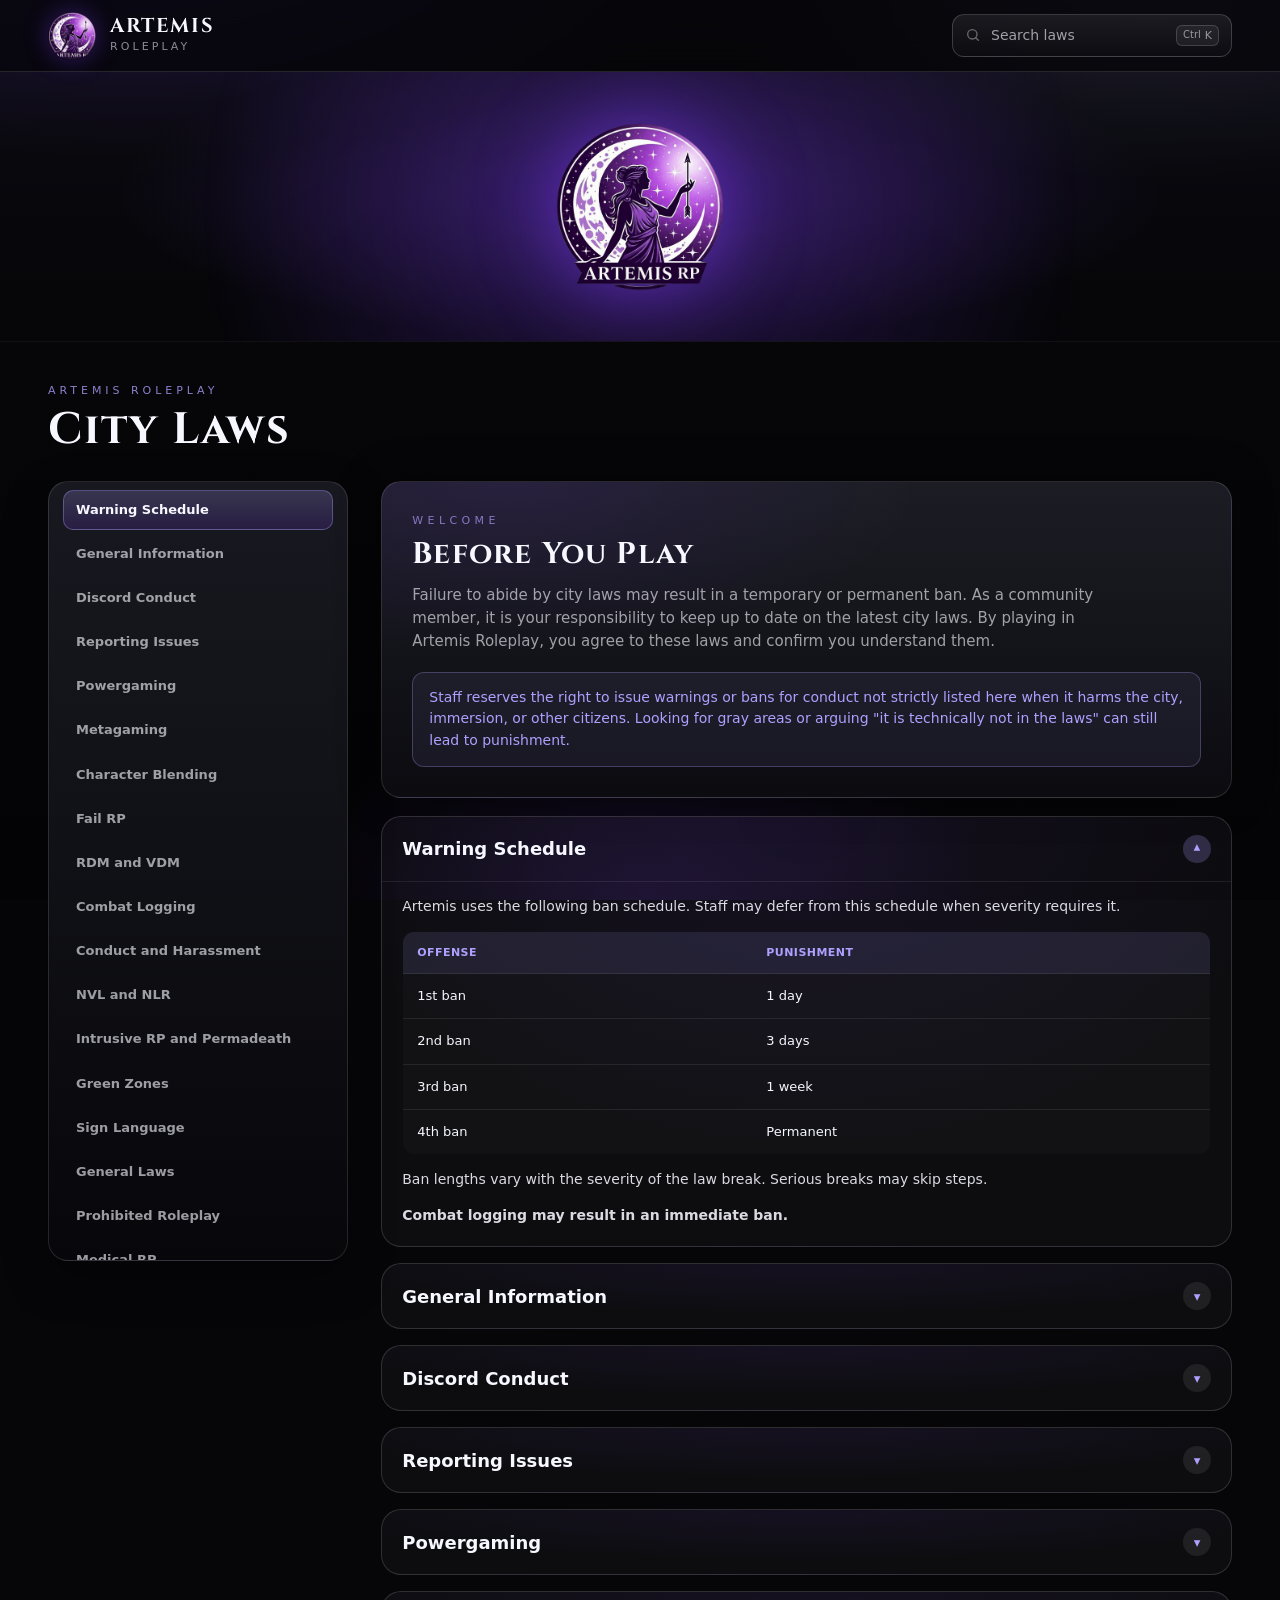
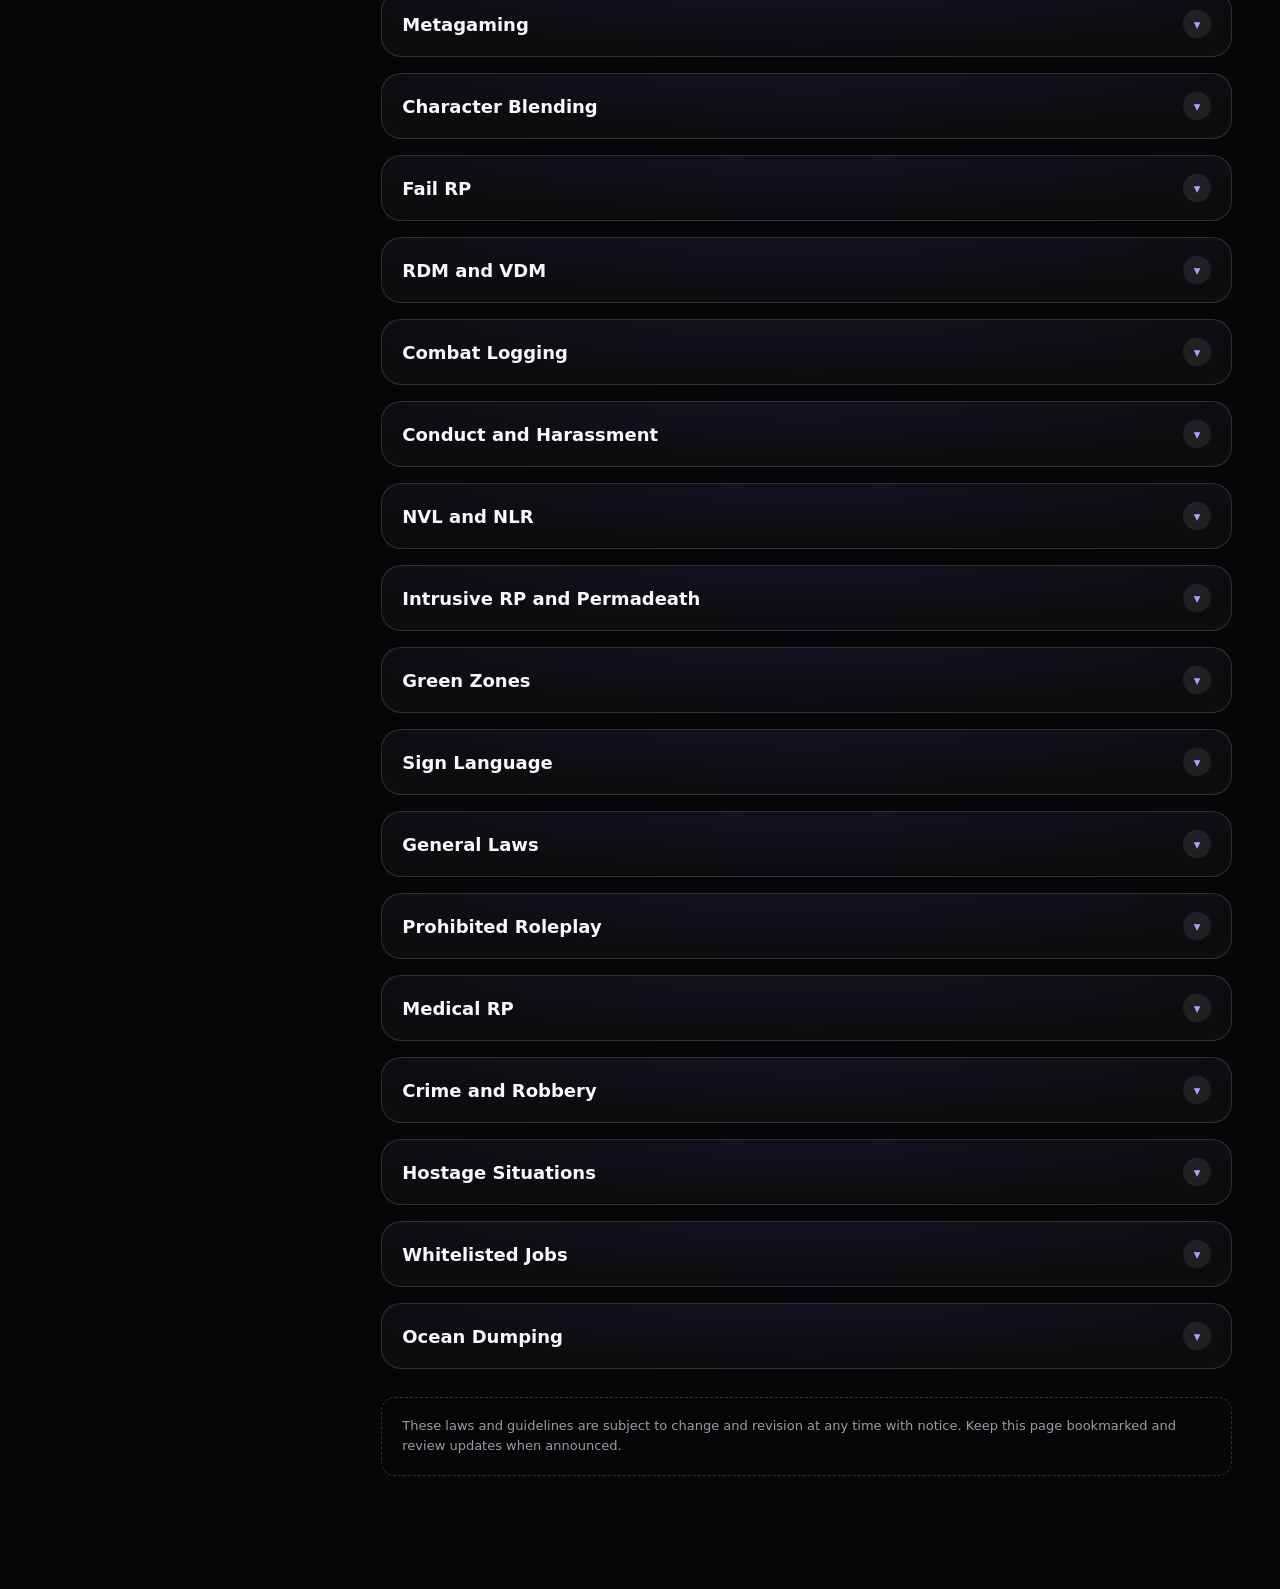
==== index.html @ 53df6f8f "initial commit" ====
<!DOCTYPE html>
<html lang="en">
<head>
    <meta charset="utf-8">
    <meta name="viewport" content="width=device-width, initial-scale=1">
    <title>Artemis Roleplay | City Laws</title>
    <meta name="description" content="Official city laws and roleplay guidelines for Artemis Roleplay.">
    <link rel="icon" type="image/png" href="logo.png">
    <link rel="preconnect" href="https://fonts.googleapis.com">
    <link rel="preconnect" href="https://fonts.gstatic.com" crossorigin>
    <link href="https://fonts.googleapis.com/css2?family=Cinzel:wght@600;700&display=swap" rel="stylesheet">
    <link rel="stylesheet" href="styles.css">
</head>
<body>
    <header class="siteHeader">
        <div class="headerInner">
            <a class="brand" href="#top">
                <img class="brandLogo" src="logo.png" alt="Artemis Roleplay" width="48" height="48">
                <span class="brandText">
                    <span class="brandName">Artemis</span>
                    <span class="brandTag">Roleplay</span>
                </span>
            </a>
            <div class="headerActions">
                <button class="searchTrigger" id="searchTrigger" type="button" aria-label="Search laws" aria-haspopup="dialog" aria-keyshortcuts="Control+K Meta+K">
                    <svg class="searchIcon" viewBox="0 0 24 24" fill="none" aria-hidden="true">
                        <circle cx="11" cy="11" r="7" stroke="currentColor" stroke-width="2"></circle>
                        <path d="M20 20l-3.5-3.5" stroke="currentColor" stroke-width="2" stroke-linecap="round"></path>
                    </svg>
                    <span class="searchTriggerText">Search laws</span>
                    <kbd class="searchKbd" aria-hidden="true"><span class="searchKbdMod">Ctrl</span>K</kbd>
                </button>
                <button class="menuToggle" id="menuToggle" type="button" aria-label="Open sections">☰</button>
            </div>
        </div>
    </header>

    <div class="navScrim" id="navScrim" hidden></div>

    <div class="page" id="top">
        <div class="pageBanner" aria-hidden="true">
            <div class="bannerGlow"></div>
            <img class="bannerLogo" src="logo.png" alt="" width="180" height="180">
        </div>

        <div class="pageShell">
            <div class="pageHeading">
                <p class="pageEyebrow">Artemis Roleplay</p>
                <h1 class="pageTitle">City Laws</h1>
            </div>

            <div class="layout">
                <nav class="sideNav" id="sideNav" aria-label="Law sections">
                    <div class="navCard">
                        <p class="navLabel">Sections <span class="navCount" id="navCount"></span></p>
                        <ul class="navList" id="navList"></ul>
                    </div>
                </nav>

                <main class="content">
                    <section class="hero">
                        <p class="heroEyebrow">Welcome</p>
                        <h2 class="heroTitle">Before You Play</h2>
                        <p class="heroLead">
                            Failure to abide by city laws may result in a temporary or permanent ban.
                            As a community member, it is your responsibility to keep up to date on the latest city laws.
                            By playing in Artemis Roleplay, you agree to these laws and confirm you understand them.
                        </p>
                        <div class="notice">
                            Staff reserves the right to issue warnings or bans for conduct not strictly listed here when it harms the city, immersion, or other citizens. Looking for gray areas or arguing "it is technically not in the laws" can still lead to punishment.
                        </div>
                    </section>

                    <article class="ruleSection open" id="warningSchedule" data-title="Warning Schedule">
                <button class="ruleHeader" type="button">
                    <h2 class="ruleTitle">Warning Schedule</h2>
                    <span class="ruleChevron" aria-hidden="true">▾</span>
                </button>
                <div class="ruleBody">
                    <p>Artemis uses the following ban schedule. Staff may defer from this schedule when severity requires it.</p>
                    <table class="schedule">
                        <thead>
                            <tr>
                                <th>Offense</th>
                                <th>Punishment</th>
                            </tr>
                        </thead>
                        <tbody>
                            <tr><td>1st ban</td><td>1 day</td></tr>
                            <tr><td>2nd ban</td><td>3 days</td></tr>
                            <tr><td>3rd ban</td><td>1 week</td></tr>
                            <tr><td>4th ban</td><td>Permanent</td></tr>
                        </tbody>
                    </table>
                    <p>Ban lengths vary with the severity of the law break. Serious breaks may skip steps.</p>
                    <p class="warn">Combat logging may result in an immediate ban.</p>
                </div>
            </article>

            <article class="ruleSection" id="generalInfo" data-title="General Information">
                <button class="ruleHeader" type="button">
                    <h2 class="ruleTitle">General Information</h2>
                    <span class="ruleChevron" aria-hidden="true">▾</span>
                </button>
                <div class="ruleBody">
                    <ul>
                        <li>All members must be 18+.</li>
                        <li>English is the primary language of the city.</li>
                        <li>Respect staff at all times. They are trusted members of the community who uphold and enforce city laws.</li>
                        <li>Respect is also expected toward everyone in the city and in Discord at all times.</li>
                        <li>A quality mic is required. Voice changers are allowed as long as you remain audible.</li>
                        <li>Keep OOC drama outside of the city, including quarrels from another city. If you have an issue with a community member, open a ticket.</li>
                        <li>Homophobia, transphobia, racism, ableism, and sexism are not allowed in our community or city.</li>
                        <li>Do not DM another Discord member without their prior consent.</li>
                        <li>Do not DM admin or staff without permission.</li>
                        <li>Do not rush ticket submissions hoping for a quicker response. Doing so may cause further delays.</li>
                        <li>Discord voice chat is only for business raffles and similar showcases. No citizen should be in any voice channel while in the city, including Artemis voice channels or outside Discords.</li>
                        <li>Crosshairs, mechanical arms, and wide eyes are not allowed in city.</li>
                        <li>Do not shoot local doctors. Doing so can break the citizen using them.</li>
                        <li>You may not ask for a specific staff member in your ticket. If you have an issue with a staff member, say so in your opening message so that person does not handle the ticket.</li>
                    </ul>
                </div>
            </article>

            <article class="ruleSection" id="discordConduct" data-title="Discord Conduct">
                <button class="ruleHeader" type="button">
                    <h2 class="ruleTitle">Discord Conduct</h2>
                    <span class="ruleChevron" aria-hidden="true">▾</span>
                </button>
                <div class="ruleBody">
                    <ul>
                        <li>By joining and participating in the Artemis Discord, you agree to Discord Terms of Service and Community Guidelines.</li>
                        <li>Racism, hate speech, harassment, and similar conduct may result in an immediate ban.</li>
                        <li>Spamming, toxicity, or aggressive behavior can result in admin punishment.</li>
                        <li>Be respectful with other members of the community.</li>
                        <li>Advertising without prior permission is not allowed.</li>
                        <li>Sharing in city information in Discord channels is not allowed unless the channel is meant for it.</li>
                        <li>Impersonation is not allowed and may result in removal from the server.</li>
                        <li>Use the ticket system for support. Do not DM or ping staff for support in public channels.</li>
                        <li>Respect the purpose of each channel and use them accordingly.</li>
                        <li>General chat is not the place to argue IC or OOC scenes. Open a ticket instead.</li>
                    </ul>
                </div>
            </article>

            <article class="ruleSection" id="reporting" data-title="Reporting Issues">
                <button class="ruleHeader" type="button">
                    <h2 class="ruleTitle">Reporting Issues</h2>
                    <span class="ruleChevron" aria-hidden="true">▾</span>
                </button>
                <div class="ruleBody">
                    <p>To keep the city immersive, staff handle reports through the Discord ticket system. All players are strongly encouraged to run recording software that captures gameplay and microphone audio.</p>
                    <p>If you are in a scene and notice a law break:</p>
                    <ul>
                        <li>Let the scene play out. Do not break character.</li>
                        <li>Do not comment on the laws or tell the player they are breaking a law.</li>
                        <li>Capture the player ID so it appears in your video.</li>
                        <li>Create a player report ticket and submit related evidence.</li>
                    </ul>
                    <div class="subBlock">
                        <h3 class="subTitle">Reporting Requirements</h3>
                        <ul>
                            <li>Gameplay must be visible.</li>
                            <li>In game audio must be heard.</li>
                            <li>Your microphone must be heard.</li>
                            <li>Your clip should show context before the law break so staff can see what led up to it.</li>
                            <li>Include the name and ID of the player being reported when possible.</li>
                            <li>Visual evidence such as clips or screenshots is required.</li>
                            <li>If using a stream VOD, provide a link and timestamp, and only report scenes you were part of.</li>
                            <li>Reports should be made soon after the scene ends. Stale reports may be closed.</li>
                            <li>Failure to meet reporting requirements may result in your ticket being closed without notice.</li>
                        </ul>
                    </div>
                    <p>Player reports should not be abused. Many scenarios can be resolved IC through RP. Only report when a solid violation has occurred.</p>
                    <p>Ticket contents are confidential between the ticket owner and staff. Sharing ticket contents publicly, including on stream, may result in punishment.</p>
                    <p>If you have been banned, staff may provide proof at their discretion while protecting privacy. If a reporter wants to remain anonymous, staff will share what they can without exposing that person.</p>
                </div>
            </article>

            <article class="ruleSection" id="powergaming" data-title="Powergaming">
                <button class="ruleHeader" type="button">
                    <h2 class="ruleTitle">Powergaming</h2>
                    <span class="ruleChevron" aria-hidden="true">▾</span>
                </button>
                <div class="ruleBody">
                    <p>Powergaming is exploiting in game or RP mechanics without allowing other players freedom to act or defend themselves, or forcing scenes with little to no choice.</p>
                    <ul>
                        <li>Game breaking mechanics, modifications, and enhancements that give an unfair advantage are prohibited.</li>
                        <li>Exploiting city bugs, such as using emotes to enter locked buildings, will result in an immediate ban.</li>
                        <li>Using your job position to steal from a player owned business, armory, or stash, or reselling those items, is not permitted.</li>
                        <li>Parties in an active chase cannot repair their vehicle during the chase.</li>
                        <li>Paycheck farming is prohibited.</li>
                        <li>Doing illegal activities while on duty is also considered paycheck farming.</li>
                        <li>Going into the water to evade police is not allowed. If you are in the water, return to land as quickly as possible.</li>
                        <li>Software that improves aim, heal hacks, duping, macros, and similar tools are forbidden and can lead to a permanent ban.</li>
                        <li>Any application that manipulates visuals or mechanics for an unfair advantage is prohibited.</li>
                        <li>Staff may issue powergaming punishments for actions not specifically listed here.</li>
                    </ul>
                </div>
            </article>

            <article class="ruleSection" id="metagaming" data-title="Metagaming">
                <button class="ruleHeader" type="button">
                    <h2 class="ruleTitle">Metagaming</h2>
                    <span class="ruleChevron" aria-hidden="true">▾</span>
                </button>
                <div class="ruleBody">
                    <p>Metagaming is using OOC or external information for IC purposes.</p>
                    <ul>
                        <li>Sharing information while in the city through third party methods such as Discord, Skype, or Teamspeak is prohibited.</li>
                        <li>Supporting streamers is encouraged, but you may not use information from a stream in your own RP.</li>
                        <li>Because staff cannot tell the difference between a quick hello and watching for gain, watching a stream while in the city is a violation.</li>
                        <li>Using player unique identifiers or OOC chat for personal gain is prohibited.</li>
                        <li>Stream sniping results in an immediate ban.</li>
                    </ul>
                </div>
            </article>

            <article class="ruleSection" id="characterBlending" data-title="Character Blending">
                <button class="ruleHeader" type="button">
                    <h2 class="ruleTitle">Character Blending</h2>
                    <span class="ruleChevron" aria-hidden="true">▾</span>
                </button>
                <div class="ruleBody">
                    <p>Character blending (bleeding) is using information from one character on a different character who should not have that knowledge.</p>
                    <ul>
                        <li>You cannot share information between your characters.</li>
                        <li>Transferring property or money, or assisting others in transfers to "cousins," is prohibited.</li>
                    </ul>
                </div>
            </article>

            <article class="ruleSection" id="failRp" data-title="Fail RP">
                <button class="ruleHeader" type="button">
                    <h2 class="ruleTitle">Fail RP</h2>
                    <span class="ruleChevron" aria-hidden="true">▾</span>
                </button>
                <div class="ruleBody">
                    <p>Fail RP is not roleplaying realistically. All injuries must be properly roleplayed.</p>
                    <ul>
                        <li>If you are bleeding out, you must RP as injured.</li>
                        <li>If your character uses a face cover and is asked to remove it, claiming it is sewn on or part of your face is not allowed.</li>
                        <li>Unrealistic actions while downed are prohibited, including organizing or calling out locations, using a phone or radio, calling for backup, or using /911a, /911e, /911, or /311 during an active RP scenario.</li>
                    </ul>
                    <div class="subBlock">
                        <h3 class="subTitle">Tackling</h3>
                        <p>Tackling is not Fail RP by default, but it is Fail RP when:</p>
                        <ul>
                            <li>It is not consented between the parties and has malicious intent.</li>
                            <li>It happens in a shootout and you tackle then shoot.</li>
                        </ul>
                    </div>
                </div>
            </article>

            <article class="ruleSection" id="rdmVdm" data-title="RDM and VDM">
                <button class="ruleHeader" type="button">
                    <h2 class="ruleTitle">RDM and VDM</h2>
                    <span class="ruleChevron" aria-hidden="true">▾</span>
                </button>
                <div class="ruleBody">
                    <p>Players must engage in ample roleplay before shooting, killing, or using a vehicle as a weapon.</p>
                    <ul>
                        <li>Randomly killing another citizen with a weapon or vehicle is prohibited.</li>
                        <li>There must be an RP reason to openly fight someone on the street. Fighting a friend or punching someone for fun or no reason is Fail RP.</li>
                        <li>Pulling a firearm should be a last resort.</li>
                        <li>Do not use your vehicle as a weapon. Attempts count as VDM even if unsuccessful.</li>
                        <li>Killing on sight is not allowed unless a specific city rule set allows it for that area or event.</li>
                        <li>Vehicle contact must stay reasonable for the scene, speed, and vehicle type, and should stay RP focused.</li>
                        <li>Repeated high speed ramming meant only to disable, destroy, force easy kills, or block RP may be treated as Fail RP or VDM.</li>
                        <li>If someone attacks you while you are in a vehicle, hitting them with the vehicle is only a last resort when no safer escape exists.</li>
                        <li>Accidental collisions are not automatically VDM and may be roleplayed out.</li>
                    </ul>
                </div>
            </article>

            <article class="ruleSection" id="combatLogging" data-title="Combat Logging">
                <button class="ruleHeader" type="button">
                    <h2 class="ruleTitle">Combat Logging</h2>
                    <span class="ruleChevron" aria-hidden="true">▾</span>
                </button>
                <div class="ruleBody">
                    <p>Intentionally logging off to avoid consequences or confrontation is prohibited and can result in an immediate ban.</p>
                    <ul>
                        <li>You cannot leave the city to save inventory or to respawn early.</li>
                        <li>This includes disconnecting to avoid PD custody or being looted.</li>
                        <li>When engaged in active RP, do not disconnect until the scenario has completely ended.</li>
                        <li>Do not join a scene if you do not have time to finish it.</li>
                        <li>Characters involved in criminal activity must be clear of law enforcement before disconnecting.</li>
                        <li>If you crash during a scene, contact other participants or staff. Failing to do so may be treated as combat logging.</li>
                        <li>Screenshot connection errors when possible and open a ticket right away.</li>
                    </ul>
                </div>
            </article>

            <article class="ruleSection" id="conduct" data-title="Conduct and Harassment">
                <button class="ruleHeader" type="button">
                    <h2 class="ruleTitle">Conduct and Harassment</h2>
                    <span class="ruleChevron" aria-hidden="true">▾</span>
                </button>
                <div class="ruleBody">
                    <ul>
                        <li>Body shaming, slut shaming, sexual harassment, and hate speech are prohibited and handled by severity.</li>
                        <li>Keep OOC drama OOC. Discord is not the place to argue or harass anyone about IC or OOC issues.</li>
                        <li>Do not bring drama from another city into Artemis. Doing so can result in an immediate ban.</li>
                        <li>Trash talk may exist in character, but it should not become personal, OOC, or toxic.</li>
                        <li>Use good judgment. Staff review these scenes with discretion.</li>
                        <li>Staff disrespect is not tolerated. Being argumentative or hot headed with staff may result in punishment.</li>
                        <li>Do not contact server owners about punishments from staff. Use the proper ticket appeal process.</li>
                    </ul>
                </div>
            </article>

            <article class="ruleSection" id="nvlNlr" data-title="NVL and NLR">
                <button class="ruleHeader" type="button">
                    <h2 class="ruleTitle">NVL and NLR</h2>
                    <span class="ruleChevron" aria-hidden="true">▾</span>
                </button>
                <div class="ruleBody">
                    <div class="subBlock">
                        <h3 class="subTitle">NVL (No Value Life)</h3>
                        <p>You are expected to value your life at all times. If you are at gunpoint, comply with your assailant.</p>
                        <ul>
                            <li>The gun must be out and pointed at you before fear is required.</li>
                            <li>The person who draws and aims first is in charge of that RP.</li>
                            <li>You must comply with hostage demands at gunpoint, even if it may result in death.</li>
                            <li>You do not have to value other people's lives above your own character goals, but your own life still matters.</li>
                        </ul>
                    </div>
                    <div class="subBlock">
                        <h3 class="subTitle">NLR (New Life Rule)</h3>
                        <p>If your character gets hurt and dies or passes out (on your back, not on the side), once they respawn they must forget everything that led up to that moment. Roleplay lost memory and do not return to the scene for revenge.</p>
                    </div>
                </div>
            </article>

            <article class="ruleSection" id="intrusivePermadeath" data-title="Intrusive RP and Permadeath">
                <button class="ruleHeader" type="button">
                    <h2 class="ruleTitle">Intrusive RP and Permadeath</h2>
                    <span class="ruleChevron" aria-hidden="true">▾</span>
                </button>
                <div class="ruleBody">
                    <div class="subBlock">
                        <h3 class="subTitle">Intrusive RP</h3>
                        <p>You are prohibited from placing yourself into another player's RP scenario that does not already include you. This includes metagaming into a situation by watching a citizen stream while in the city.</p>
                    </div>
                    <div class="subBlock">
                        <h3 class="subTitle">Permadeath</h3>
                        <p>If you decide to permadeath a character, submit a ticket so staff can help organize the scenario. Not all roleplayers are comfortable with permadeath RP. Once people involved are selected and the scenario is approved, the character may be permadeathed.</p>
                    </div>
                </div>
            </article>

            <article class="ruleSection" id="greenZones" data-title="Green Zones">
                <button class="ruleHeader" type="button">
                    <h2 class="ruleTitle">Green Zones</h2>
                    <span class="ruleChevron" aria-hidden="true">▾</span>
                </button>
                <div class="ruleBody">
                    <p>Green zones are crime free areas. You may not kill, rob, or perform criminal activity inside them. Green zones do not mean you can break character. Scenes that start outside a green zone and are taken into one (for example by fleeing) may continue.</p>
                    <p>Green zones include:</p>
                    <ul>
                        <li>Hospitals</li>
                        <li>PD, except the jail cells area</li>
                        <li>City Hall</li>
                        <li>Active events, including business events and approved public or private parties</li>
                        <li>Clothing stores and barber shops</li>
                        <li>Businesses, outside or inside</li>
                    </ul>
                </div>
            </article>

            <article class="ruleSection" id="signLanguage" data-title="Sign Language">
                <button class="ruleHeader" type="button">
                    <h2 class="ruleTitle">Sign Language</h2>
                    <span class="ruleChevron" aria-hidden="true">▾</span>
                </button>
                <div class="ruleBody">
                    <p>"Sign language" (speaking with /me) is allowed. If you are not in the room with someone using sign language, you cannot overhear them. If somebody using /me has not told you their name, you are not allowed to know their name.</p>
                </div>
            </article>

            <article class="ruleSection" id="generalLaws" data-title="General Laws">
                <button class="ruleHeader" type="button">
                    <h2 class="ruleTitle">General Laws</h2>
                    <span class="ruleChevron" aria-hidden="true">▾</span>
                </button>
                <div class="ruleBody">
                    <ul>
                        <li>Stay in character at all times. Do not break character for any reason.</li>
                        <li>The only OOC talk allowed in city is when all parties consent and they are in a secluded area or housing that will not disrupt other citizens.</li>
                        <li>Do not go AFK in the city. If something happens while you are AFK, you are responsible.</li>
                        <li>Do not break immersion by asking known government officials OOC questions about city suggestions or city business. Use Discord tickets.</li>
                        <li>Do not threaten someone by saying you are going to "government," "the gods," or "staff." Finish the RP, then report.</li>
                        <li>Citing a city law while active in the city is prohibited and is breaking character. Report law breaks to staff.</li>
                        <li>There must be at least 15 seconds of interaction before crime RP can begin.</li>
                        <li>RP your injuries. If you take harm, roleplay it and give EMS room to immerse.</li>
                        <li>Do not impersonate real life persons, fictional or otherwise.</li>
                        <li>Harassment and discriminatory behavior are not tolerated. Respect other citizens.</li>
                        <li>Dislike does not give you liberty to be disrespectful.</li>
                        <li>Do not cop bait. This includes robberies, discharging a firearm, reckless driving, or false reports meant to lure PD.</li>
                        <li>Do not include yourself or your party in an active scene you are not already part of, such as crime scenes, robberies, or heists.</li>
                        <li>Do not bait others into breaking the laws.</li>
                        <li>Animal cruelty and abuse are not allowed, including physical and verbal abuse.</li>
                        <li>Public nudity is forbidden, including ERP in public. Nudity and ERP stay private and out of view of other players.</li>
                        <li>You cannot reveal secret locations such as drug spots to the whole city through public posts. You may give or sell locations to individuals through RP.</li>
                        <li>Roleplay does not stop because you went into your head. If you need to step away, move to a safe place such as your apartment or house.</li>
                    </ul>
                </div>
            </article>

            <article class="ruleSection" id="prohibitedRp" data-title="Prohibited Roleplay">
                <button class="ruleHeader" type="button">
                    <h2 class="ruleTitle">Prohibited Roleplay</h2>
                    <span class="ruleChevron" aria-hidden="true">▾</span>
                </button>
                <div class="ruleBody">
                    <ul>
                        <li><span class="warn">Rape RP is prohibited</span>, including jokes and innuendos referring to rape.</li>
                        <li>Erotic RP is only permitted if all parties agree and it is done in private areas.</li>
                        <li>Torture RP is only permitted if all parties agree.</li>
                        <li><span class="warn">Suicide RP is prohibited</span>, including jokes and innuendos. Someone pointing a gun and demanding you jump is not suicide RP, but still must follow NVL and consent standards where required.</li>
                        <li>Immortal or god RP is prohibited.</li>
                        <li>Impersonating staff is prohibited.</li>
                        <li><span class="warn">Pregnancy RP is strictly against TOS</span> in any way, shape, or form.</li>
                        <li><span class="warn">Abortion RP is prohibited</span>, including jokes and innuendos.</li>
                    </ul>
                </div>
            </article>

            <article class="ruleSection" id="medicalRp" data-title="Medical RP">
                <button class="ruleHeader" type="button">
                    <h2 class="ruleTitle">Medical RP</h2>
                    <span class="ruleChevron" aria-hidden="true">▾</span>
                </button>
                <div class="ruleBody">
                    <ul>
                        <li>If you are downed on your side and get treated, your memory is very fuzzy for the last 15 minutes.</li>
                        <li>If you get flat backed or see the light, you forget the last 15 minutes.</li>
                        <li>You cannot rejoin a scene in either case.</li>
                        <li>Provide adequate roleplay to EMS: act out injuries or use /me if unconscious, and respond to their actions such as sedation.</li>
                        <li>EMS cannot remind citizens of who killed them.</li>
                        <li>You cannot use the light to avoid prison time. Once engaged by LEOs, CPR is not needed for that purpose.</li>
                    </ul>
                </div>
            </article>

            <article class="ruleSection" id="crimeRobbery" data-title="Crime and Robbery">
                <button class="ruleHeader" type="button">
                    <h2 class="ruleTitle">Crime and Robbery</h2>
                    <span class="ruleChevron" aria-hidden="true">▾</span>
                </button>
                <div class="ruleBody">
                    <ul>
                        <li>Players may only rob the same person once every two hours.</li>
                        <li>You cannot force victims to withdraw cash from an ATM, enter their property to be robbed, or sell property or vehicles to meet demands.</li>
                        <li>No pocket wiping. You may only steal gems or precious materials, illegal items or ingredients, and weapons. Job items, stones, and basic needs such as phone or food should not be taken unless RP clearly calls for it.</li>
                        <li>Do not target new players to scam or steal from.</li>
                        <li>Do not steal Mechanic, EMS, or PD supplies, or items locked to a job.</li>
                        <li>You may not rob a player owned business or force employees to give anything they have.</li>
                        <li>After committing a crime and getting away, wait ten minutes before changing outfits.</li>
                        <li>Do not leak locations or information for drugs, heists, and similar content.</li>
                        <li>You cannot take a citizen's food, drinks, phone, or radio.</li>
                        <li>Store clerks and bank tellers count as a hostage if you are alone. With two or more criminals, you need an actual hostage or PD can breach.</li>
                        <li>Motorcycles cannot be used for crime as a primary plan. Switching to one to escape is allowed if it was hidden away beforehand.</li>
                        <li>Doing /help during a scene before it ends and you are clear of hostile interaction or robbery will result in a ban.</li>
                        <li>When fleeing a chase, fully lose the pursuing party before storing your vehicle. This includes banks and other robberies.</li>
                        <li>Do not camp a location to rob people.</li>
                        <li>You cannot kill somebody you have robbed unless they keep talking smack during your scene.</li>
                        <li>Rat looting is prohibited. Do not rob people killed in a scene you were not involved in.</li>
                        <li>Do not go to the light to avoid RP. If killed in a shootout, you cannot use the light to avoid being robbed. You may go to the light if they carry you with no clear objective, and only after acting out injuries.</li>
                        <li>Employees who are fired or quit cannot rob the business of items or funds.</li>
                        <li>Notify staff via ticket if you receive a large amount of money, unapproved weapons, or a large unexpected gift. Failure to report may result in a warning or ban. This includes wealth transfers when someone leaves the city.</li>
                    </ul>
                    <div class="subBlock">
                        <h3 class="subTitle">Heist Limits</h3>
                        <ul>
                            <li>Maximum of three criminals for a small robbery. Small robberies are any robbable entity that is not a listed heist, including a bank truck.</li>
                            <li>Maximum of eight criminals for Madrazo's ranch heist. Other criminals may counter if law enforcement has not arrived yet.</li>
                            <li>Oil rig is max four people and can be started with only three cops.</li>
                            <li>Except for Oil rig and Madrazo's ranch, a maximum of two outside criminals (radio spotters, gunmen, extra driver, and similar) count toward the heist or robbery cap.</li>
                            <li>During a robbery, criminals may have one main escape vehicle at the scene. The primary vehicle cannot be a bike. Up to two backup vehicles may be hidden away. Anyone dropping off an extra vehicle must be cued in properly and count toward the criminal cap.</li>
                            <li>Motorcycles and bikes are allowed as a primary vehicle for petty crimes such as drug selling, crate robberies, oxy runs, and gun doors, and as a secondary vehicle for larger crimes.</li>
                            <li>Interceptor or interference vehicles are allowed only if multiple police vehicles are on a chase. If only one police vehicle is chasing, you may not interfere.</li>
                            <li>After PD arrives at bigger robberies and heists, prioritize leaving once you achieve your goals. Do not overstay just to shoot criminals or police.</li>
                            <li>Wait for PD response time based on location: stores generally 3 to 5 minutes, banks 5 minutes (up to 10 for Paleto), Bobcat 3 to 5 minutes.</li>
                            <li>Do not loot and dip robberies or heists that are not considered big, such as house robberies, stores, Fleeca, banks, cash exchange, and bank trucks.</li>
                            <li>Wait 20 minutes after any robbery before starting another.</li>
                            <li>During a robbery or heist, criminals must inform LEOs of outside help before it joins, but are not required to tell the truth about inside gunmen count.</li>
                            <li>Criminals must state the exact number of hostages during negotiations.</li>
                            <li>Criminals and police must actively negotiate during robberies, heists, and other robbable entities.</li>
                            <li>Criminals may not start a robbery or heist within 30 minutes of a city restart. Police should not respond to those calls and should report them to staff.</li>
                        </ul>
                    </div>
                    <div class="subBlock">
                        <h3 class="subTitle">Gangs</h3>
                        <ul>
                            <li>Gangs must wait until a new person has been in the city for 1 week before recruiting them.</li>
                            <li>All gangs must have an equal chance at recruiting someone. Consider a shared meeting with potential recruits.</li>
                            <li>Gang wars must be planned by the gangs involved, with a meeting covering time, win conditions, prizes, and related terms.</li>
                            <li>Gangs are not allowed to sit right outside a business. Stay outside business property lines. Failure can result in consequences such as flight.</li>
                            <li>Review Artemis gang information and SOPs for additional organization rules.</li>
                        </ul>
                    </div>
                </div>
            </article>

            <article class="ruleSection" id="hostageSituations" data-title="Hostage Situations">
                <button class="ruleHeader" type="button">
                    <h2 class="ruleTitle">Hostage Situations</h2>
                    <span class="ruleChevron" aria-hidden="true">▾</span>
                </button>
                <div class="ruleBody">
                    <ul>
                        <li>The longest you may hold a kidnappee is thirty minutes unless they agree to longer.</li>
                        <li>During an active store or bank robbery, if another player enters, you may take them hostage.</li>
                        <li>Criminals may not use friends as hostages for heists.</li>
                        <li>Criminals may take police or EMS hostage if they are off duty.</li>
                        <li>Criminals cannot exchange a hostage to free somebody in prison or police custody. During a prison break attempt, a hostage may be used for leverage.</li>
                        <li>Maximum of four criminals attempting a prison break.</li>
                        <li>When using a hostage at a heist or robbery, the initial hostage gets ten minutes, plus three minutes per additional hostage, before PD may breach. If any criminals leave the building, that timer is void and PD may act per their SOPs.</li>
                        <li>To take someone hostage you must have a gun pointed at them, take them on foot, and not do it from inside a car or bike.</li>
                        <li>You cannot ask someone to be your hostage. It is not a choice.</li>
                        <li>A driver being abducted may flee. Using the vehicle to injure or kill the kidnapper only as a last resort escape is self defense, not VDM.</li>
                        <li>Be courteous with hold time so you do not limit their RP.</li>
                        <li>Do not reuse the same hostage for back to back robberies or scenes.</li>
                    </ul>
                </div>
            </article>

            <article class="ruleSection" id="whitelistedJobs" data-title="Whitelisted Jobs">
                <button class="ruleHeader" type="button">
                    <h2 class="ruleTitle">Whitelisted Jobs</h2>
                    <span class="ruleChevron" aria-hidden="true">▾</span>
                </button>
                <div class="ruleBody">
                    <p>Current whitelisted jobs include Police, EMS, and DOJ.</p>
                    <ul>
                        <li>You cannot impersonate LEO or EMS, including using their uniforms or vests.</li>
                        <li>Job specific aircraft are only for the job they belong to.</li>
                        <li>Whitelisted jobs can be kidnapped. You may enact gun fear on them regardless of how many are on duty, including telling EMS to leave or holding up officers.</li>
                        <li>Whitelisted jobs cannot be looted of job specific items for personal gain, including EMS medical kits.</li>
                        <li>You cannot rob officers of items labeled PD in the name.</li>
                        <li>Dirty cops are not tolerated. Giving or selling PD weapons or items is strictly prohibited and may result in a permanent ban.</li>
                        <li>An officer accepting a bribe for a lighter punishment or information is not automatically treated as a dirty cop under this rule alone.</li>
                        <li>Suspects must comply with officers at gunpoint per fear rules, with robbery and outnumbering exceptions where applicable.</li>
                        <li>Once handcuffed in custody, you cannot empty your pockets into vehicles or onto other people.</li>
                        <li>Officers cannot remove licenses from dead bodies. Licenses may only be removed from living criminals.</li>
                    </ul>
                </div>
            </article>

            <article class="ruleSection" id="oceanDumping" data-title="Ocean Dumping">
                <button class="ruleHeader" type="button">
                    <h2 class="ruleTitle">Ocean Dumping</h2>
                    <span class="ruleChevron" aria-hidden="true">▾</span>
                </button>
                <div class="ruleBody">
                    <p>Ocean dumping (killing a character secretly and disposing of the body in the ocean) is prohibited and is considered powergaming. The only exception is a staff involved permadeath scenario.</p>
                </div>
            </article>

            <p class="footerNote">
                These laws and guidelines are subject to change and revision at any time with notice.
                Keep this page bookmarked and review updates when announced.
            </p>
        </main>
            </div>
        </div>
    </div>

    <div class="searchOverlay" id="searchOverlay" hidden>
        <div class="searchDialog" role="dialog" aria-modal="true" aria-labelledby="searchDialogTitle">
            <h2 class="srOnly" id="searchDialogTitle">Search city laws</h2>
            <div class="searchField">
                <svg class="searchIcon" viewBox="0 0 24 24" fill="none" aria-hidden="true">
                    <circle cx="11" cy="11" r="7" stroke="currentColor" stroke-width="2"></circle>
                    <path d="M20 20l-3.5-3.5" stroke="currentColor" stroke-width="2" stroke-linecap="round"></path>
                </svg>
                <input
                    class="searchModalInput"
                    id="searchModalInput"
                    type="text"
                    placeholder="Search laws, sections, or keywords..."
                    autocomplete="off"
                    spellcheck="false"
                    role="combobox"
                    aria-expanded="true"
                    aria-controls="searchResults"
                    aria-autocomplete="list"
                    aria-describedby="searchMeta">
                <kbd class="searchKbd" aria-hidden="true">Esc</kbd>
            </div>
            <div class="searchMeta" id="searchMeta">
                <span id="searchCount">0 sections</span>
                <span class="searchMetaHint">Enter to jump</span>
            </div>
            <ul class="searchResults" id="searchResults" role="listbox" aria-label="Law sections"></ul>
            <p class="searchEmpty" id="searchEmpty" hidden>No laws matched your search.</p>
            <div class="searchFooter">
                <span><kbd class="searchKbd">↑</kbd><kbd class="searchKbd">↓</kbd> navigate</span>
                <span><kbd class="searchKbd">↵</kbd> open section</span>
                <span><kbd class="searchKbd">Esc</kbd> close</span>
            </div>
        </div>
    </div>

    <script src="app.js"></script>
</body>
</html>
---- styles.css ----
:root {
    --purpleAccent: #aea0ff;
    --purpleDeep: #7f3dff;
    --purpleGlow: rgba(174, 160, 255, 0.22);
    --greySurface: #1c1d24;
    --greyElevated: #24252e;
    --greyBase: #060609;
    --borderSoft: rgba(255, 255, 255, 0.12);
    --textMain: #f7f7ff;
    --textMuted: rgba(247, 247, 255, 0.62);
    --danger: #ff8a80;
    --fontBody: "Segoe UI", system-ui, sans-serif;
    --fontDisplay: "Cinzel", "Times New Roman", serif;
    --navWidth: 300px;
    --headerHeight: 72px;
    --pageMax: 1440px;
    --pagePad: clamp(18px, 4vw, 48px);
    --cardRadius: 20px;
}

* {
    box-sizing: border-box;
}

html {
    scroll-behavior: smooth;
    scroll-padding-top: calc(var(--headerHeight) + 10px);
}

body {
    margin: 0;
    min-height: 100vh;
    color: var(--textMain);
    font-family: var(--fontBody);
    background: var(--greyBase);
    line-height: 1.55;
}

body::before {
    content: "";
    position: fixed;
    inset: 0;
    pointer-events: none;
    z-index: 0;
    background:
        radial-gradient(ellipse 80% 50% at 10% -10%, rgba(127, 61, 255, 0.28), transparent 55%),
        radial-gradient(ellipse 60% 40% at 90% 0%, rgba(174, 160, 255, 0.14), transparent 50%),
        radial-gradient(ellipse 50% 40% at 50% 100%, rgba(127, 61, 255, 0.12), transparent 55%),
        linear-gradient(180deg, #0c0c12 0%, var(--greyBase) 40%, #040406 100%);
}

a {
    color: var(--purpleAccent);
    text-decoration: none;
}

a:hover {
    color: #d4ccff;
}

.siteHeader {
    position: sticky;
    top: 0;
    z-index: 40;
    height: var(--headerHeight);
    border-bottom: 1px solid var(--borderSoft);
    background: rgba(6, 6, 9, 0.82);
    backdrop-filter: blur(16px);
}

.headerInner {
    display: flex;
    align-items: center;
    justify-content: space-between;
    gap: 16px;
    width: 100%;
    max-width: var(--pageMax);
    height: 100%;
    margin: 0 auto;
    padding: 0 var(--pagePad);
}

.brand {
    display: flex;
    align-items: center;
    gap: 14px;
    color: inherit;
}

.brandLogo {
    width: 48px;
    height: 48px;
    border-radius: 50%;
    object-fit: cover;
    box-shadow: 0 0 24px rgba(127, 61, 255, 0.35);
}

.brandText {
    display: flex;
    flex-direction: column;
    gap: 2px;
}

.brandName {
    font-family: var(--fontDisplay);
    font-size: 20px;
    font-weight: 700;
    letter-spacing: 0.08em;
    text-transform: uppercase;
    line-height: 1;
}

.brandTag {
    font-size: 11px;
    letter-spacing: 0.28em;
    text-transform: uppercase;
    opacity: 0.55;
}

.headerActions {
    display: flex;
    align-items: center;
    gap: 10px;
}

.searchTrigger {
    display: flex;
    align-items: center;
    gap: 10px;
    width: min(280px, 36vw);
    padding: 10px 12px;
    border: 1px solid rgba(255, 255, 255, 0.18);
    border-radius: 12px;
    background: linear-gradient(180deg, rgba(255, 255, 255, 0.08), rgba(255, 255, 255, 0.02));
    color: var(--textMuted);
    font-family: inherit;
    font-size: 14px;
    text-align: left;
    cursor: pointer;
    transition: border-color 0.2s ease, background 0.2s ease, color 0.2s ease;
}

.searchTrigger:hover,
.searchTrigger:focus-visible {
    outline: none;
    color: var(--textMain);
    border-color: rgba(174, 160, 255, 0.55);
    background: rgba(174, 160, 255, 0.1);
}

.searchTriggerText {
    flex: 1;
    min-width: 0;
    overflow: hidden;
    white-space: nowrap;
    text-overflow: ellipsis;
}

.searchIcon {
    width: 16px;
    height: 16px;
    flex-shrink: 0;
    opacity: 0.6;
}

.searchKbd {
    display: inline-flex;
    align-items: center;
    gap: 4px;
    padding: 2px 6px;
    border: 1px solid rgba(255, 255, 255, 0.16);
    border-radius: 6px;
    background: rgba(255, 255, 255, 0.06);
    color: rgba(247, 247, 255, 0.55);
    font-family: inherit;
    font-size: 11px;
    line-height: 1.4;
    white-space: nowrap;
}

.searchKbdMod {
    font-size: 10px;
}

.searchOverlay {
    position: fixed;
    inset: 0;
    z-index: 80;
    display: flex;
    justify-content: center;
    align-items: flex-start;
    padding: clamp(40px, 12vh, 120px) 16px 16px;
    background: rgba(4, 4, 7, 0.66);
    backdrop-filter: blur(6px);
    animation: overlayIn 0.16s ease both;
}

.searchOverlay[hidden] {
    display: none;
}

.searchDialog {
    display: flex;
    flex-direction: column;
    width: min(680px, 100%);
    max-height: min(70vh, 640px);
    overflow: hidden;
    border: 1px solid rgba(174, 160, 255, 0.28);
    border-radius: 16px;
    background: linear-gradient(180deg, #17181f, #0e0f14 72%);
    box-shadow: 0 30px 80px rgba(0, 0, 0, 0.7), 0 0 60px rgba(127, 61, 255, 0.18);
    animation: dialogIn 0.2s cubic-bezier(0.2, 0.8, 0.2, 1) both;
}

.searchField {
    display: flex;
    align-items: center;
    gap: 12px;
    padding: 14px 16px;
    border-bottom: 1px solid rgba(255, 255, 255, 0.08);
    background: rgba(255, 255, 255, 0.02);
}

.searchField .searchIcon {
    width: 18px;
    height: 18px;
    opacity: 0.7;
}

.searchModalInput {
    flex: 1;
    min-width: 0;
    border: none;
    background: transparent;
    color: var(--textMain);
    font-family: inherit;
    font-size: 16px;
}

.searchModalInput::placeholder {
    color: rgba(255, 255, 255, 0.38);
}

.searchModalInput:focus {
    outline: none;
}

.searchMeta {
    display: flex;
    align-items: center;
    justify-content: space-between;
    gap: 12px;
    padding: 8px 18px;
    border-bottom: 1px solid rgba(255, 255, 255, 0.06);
    color: var(--textMuted);
    font-size: 11px;
    letter-spacing: 0.12em;
    text-transform: uppercase;
}

.searchMetaHint {
    opacity: 0.6;
}

.searchResults {
    flex: 1 1 auto;
    min-height: 0;
    list-style: none;
    margin: 0;
    padding: 8px;
    overflow-y: auto;
    scrollbar-width: thin;
    scrollbar-color: var(--purpleDeep) rgba(255, 255, 255, 0.06);
}

.searchResults::-webkit-scrollbar {
    width: 8px;
}

.searchResults::-webkit-scrollbar-thumb {
    background: linear-gradient(180deg, var(--purpleAccent), var(--purpleDeep));
    border-radius: 10px;
}

.searchResult {
    display: flex;
    flex-direction: column;
    gap: 4px;
    padding: 10px 12px;
    border: 1px solid transparent;
    border-radius: 10px;
    cursor: pointer;
    transition: background 0.12s ease, border-color 0.12s ease;
}

.searchResult[aria-selected="true"] {
    border-color: rgba(174, 160, 255, 0.35);
    background: linear-gradient(90deg, rgba(174, 160, 255, 0.22), rgba(127, 61, 255, 0.12));
}

.searchResultTop {
    display: flex;
    align-items: baseline;
    justify-content: space-between;
    gap: 12px;
}

.searchResultTitle {
    font-size: 14px;
    font-weight: 600;
    color: var(--textMain);
}

.searchResultTag {
    flex-shrink: 0;
    color: rgba(174, 160, 255, 0.75);
    font-size: 10px;
    letter-spacing: 0.14em;
    text-transform: uppercase;
}

.searchResultSnippet {
    display: -webkit-box;
    -webkit-box-orient: vertical;
    -webkit-line-clamp: 2;
    overflow: hidden;
    color: var(--textMuted);
    font-size: 12.5px;
    line-height: 1.45;
}

.searchResultSnippet mark,
.searchResultTitle mark {
    padding: 0 1px;
    border-radius: 3px;
    background: rgba(174, 160, 255, 0.3);
    color: #fff;
}

.searchEmpty {
    margin: 0;
    padding: 34px 18px;
    text-align: center;
    color: var(--textMuted);
    font-size: 14px;
}

.searchEmpty[hidden] {
    display: none;
}

.searchFooter {
    display: flex;
    flex-wrap: wrap;
    align-items: center;
    gap: 14px;
    padding: 10px 16px;
    border-top: 1px solid rgba(255, 255, 255, 0.08);
    background: rgba(0, 0, 0, 0.22);
    color: var(--textMuted);
    font-size: 11px;
}

.searchFooter span {
    display: inline-flex;
    align-items: center;
    gap: 5px;
}

.srOnly {
    position: absolute;
    width: 1px;
    height: 1px;
    margin: -1px;
    padding: 0;
    overflow: hidden;
    clip: rect(0, 0, 0, 0);
    white-space: nowrap;
    border: 0;
}

body.searchOpen {
    overflow: hidden;
}

.searchFlash {
    animation: searchFlash 1.6s ease;
}

@keyframes overlayIn {
    from { opacity: 0; }
    to { opacity: 1; }
}

@keyframes dialogIn {
    from {
        opacity: 0;
        transform: translateY(-10px) scale(0.985);
    }
    to {
        opacity: 1;
        transform: translateY(0) scale(1);
    }
}

@keyframes searchFlash {
    0%, 100% { box-shadow: 0 0 0 0 rgba(174, 160, 255, 0); }
    18% { box-shadow: 0 0 0 3px rgba(174, 160, 255, 0.45); }
}

.menuToggle {
    display: none;
    border: 1px solid rgba(255, 255, 255, 0.15);
    background: rgba(255, 255, 255, 0.06);
    color: inherit;
    width: 42px;
    height: 42px;
    border-radius: 12px;
    cursor: pointer;
    font-size: 18px;
}

.page {
    position: relative;
    z-index: 1;
}

.pageBanner {
    position: relative;
    display: grid;
    place-items: center;
    height: clamp(180px, 24vw, 270px);
    overflow: hidden;
    border-bottom: 1px solid rgba(255, 255, 255, 0.04);
    background:
        radial-gradient(ellipse 60% 82% at 50% 45%, rgba(127, 61, 255, 0.24), transparent 68%),
        linear-gradient(180deg, rgba(12, 12, 18, 0.2), rgba(6, 6, 9, 0.55));
}

.bannerGlow {
    position: absolute;
    inset: -20% -10%;
    pointer-events: none;
    background: radial-gradient(circle at 50% 50%, rgba(127, 61, 255, 0.28), transparent 55%);
    filter: blur(10px);
}

.bannerLogo {
    position: relative;
    z-index: 1;
    width: clamp(112px, 14vw, 168px);
    height: auto;
    filter: drop-shadow(0 0 38px rgba(127, 61, 255, 0.55));
    animation: bannerFloat 7s ease-in-out infinite;
}

.pageShell {
    width: 100%;
    max-width: var(--pageMax);
    margin: 0 auto;
    padding: 0 var(--pagePad) 100px;
}

.pageHeading {
    padding: clamp(24px, 4vw, 40px) 0 clamp(18px, 2.6vw, 28px);
}

.pageEyebrow {
    margin: 0 0 8px;
    color: var(--purpleAccent);
    font-size: 11px;
    letter-spacing: 0.36em;
    text-transform: uppercase;
    opacity: 0.8;
}

.pageTitle {
    margin: 0;
    font-family: var(--fontDisplay);
    font-size: clamp(32px, 4.4vw, 44px);
    font-weight: 700;
    letter-spacing: 0.04em;
    line-height: 1.05;
}

.layout {
    display: grid;
    grid-template-columns: var(--navWidth) minmax(0, 1fr);
    gap: clamp(20px, 2.6vw, 34px);
    align-items: start;
}

.sideNav {
    position: sticky;
    top: calc(var(--headerHeight) + 24px);
    align-self: start;
}

.navCard {
    max-height: calc(100vh - var(--headerHeight) - 48px);
    overflow-y: auto;
    padding: 18px 14px;
    border: 1px solid var(--borderSoft);
    border-radius: var(--cardRadius);
    background: linear-gradient(180deg, rgba(28, 29, 36, 0.85), rgba(8, 8, 12, 0.92));
    box-shadow: 0 18px 44px rgba(0, 0, 0, 0.35);
    scrollbar-width: thin;
    scrollbar-color: var(--purpleDeep) rgba(255, 255, 255, 0.06);
}

.navCard::-webkit-scrollbar {
    width: 8px;
}

.navCard::-webkit-scrollbar-thumb {
    background: linear-gradient(180deg, var(--purpleAccent), var(--purpleDeep));
    border-radius: 10px;
}

.navLabel {
    display: flex;
    align-items: center;
    justify-content: space-between;
    gap: 10px;
    margin: 0 8px 12px;
    font-size: 11px;
    letter-spacing: 0.3em;
    text-transform: uppercase;
    opacity: 0.6;
}

.navCount {
    padding: 2px 7px;
    border-radius: 999px;
    background: rgba(174, 160, 255, 0.12);
    color: var(--purpleAccent);
    font-size: 10px;
    letter-spacing: 0;
    opacity: 0.9;
}

.navList {
    list-style: none;
    margin: 0;
    padding: 0;
    display: flex;
    flex-direction: column;
    gap: 4px;
}

.navLink {
    display: block;
    padding: 9px 12px;
    border-radius: 10px;
    border: 1px solid transparent;
    color: var(--textMuted);
    font-size: 13px;
    font-weight: 600;
    transition: background 0.2s ease, border-color 0.2s ease, color 0.2s ease;
}

.navLink:hover {
    color: var(--textMain);
    background: rgba(255, 255, 255, 0.05);
}

.navLink.active {
    color: var(--textMain);
    border-color: rgba(174, 160, 255, 0.35);
    background: linear-gradient(180deg, rgba(174, 160, 255, 0.22), rgba(127, 61, 255, 0.16));
}

.content {
    min-width: 0;
    padding: 0;
    max-width: none;
}

.hero {
    margin-bottom: 18px;
    padding: clamp(22px, 3vw, 30px);
    border-radius: var(--cardRadius);
    border: 1px solid var(--borderSoft);
    background:
        radial-gradient(ellipse 80% 90% at 15% 0%, rgba(127, 61, 255, 0.12), transparent 60%),
        linear-gradient(180deg, var(--greySurface), #0b0b10);
    box-shadow: 0 0 42px rgba(0, 0, 0, 0.45);
    animation: riseIn 0.55s ease both;
}

.heroEyebrow {
    margin: 0 0 8px;
    color: var(--purpleAccent);
    font-size: 11px;
    letter-spacing: 0.4em;
    text-transform: uppercase;
    opacity: 0.7;
}

.heroTitle {
    margin: 0 0 12px;
    font-family: var(--fontDisplay);
    font-size: clamp(24px, 2.6vw, 30px);
    font-weight: 700;
    letter-spacing: 0.04em;
    line-height: 1.15;
}

.heroLead {
    margin: 0;
    max-width: 72ch;
    color: var(--textMuted);
    font-size: 15px;
}

.notice {
    margin-top: 18px;
    padding: 14px 16px;
    border-radius: 12px;
    border: 1px solid rgba(174, 160, 255, 0.28);
    background: rgba(174, 160, 255, 0.08);
    color: var(--purpleAccent);
    font-size: 14px;
}

.ruleSection {
    margin-bottom: 16px;
    border-radius: var(--cardRadius);
    border: 1px solid rgba(255, 255, 255, 0.14);
    background:
        radial-gradient(ellipse 90% 120% at 50% 0%, rgba(127, 61, 255, 0.07), transparent 65%),
        rgba(255, 255, 255, 0.03);
    overflow: hidden;
    animation: riseIn 0.5s ease both;
}

.ruleHeader {
    width: 100%;
    display: flex;
    align-items: center;
    justify-content: space-between;
    gap: 12px;
    padding: 18px 20px;
    border: none;
    background: transparent;
    color: inherit;
    cursor: pointer;
    text-align: left;
    font-family: inherit;
}

.ruleHeader:hover {
    background: rgba(255, 255, 255, 0.04);
}

.ruleTitle {
    margin: 0;
    font-size: 18px;
    font-weight: 600;
}

.ruleChevron {
    width: 28px;
    height: 28px;
    border-radius: 50%;
    display: grid;
    place-items: center;
    background: rgba(255, 255, 255, 0.08);
    color: var(--purpleAccent);
    flex-shrink: 0;
    transition: transform 0.2s ease, background 0.2s ease;
}

.ruleSection.open .ruleChevron {
    transform: rotate(180deg);
    background: var(--purpleGlow);
}

.ruleBody {
    display: none;
    padding: 0 20px 20px;
    border-top: 1px solid rgba(255, 255, 255, 0.08);
}

.ruleSection.open .ruleBody {
    display: block;
    animation: fadeIn 0.25s ease;
}

.ruleBody p {
    margin: 14px 0 0;
    color: rgba(247, 247, 255, 0.88);
    font-size: 14px;
}

.ruleBody ul {
    margin: 12px 0 0;
    padding-left: 18px;
    display: flex;
    flex-direction: column;
    gap: 8px;
}

.ruleBody li {
    color: rgba(247, 247, 255, 0.88);
    font-size: 14px;
}

.ruleBody li::marker {
    color: var(--purpleAccent);
}

.subBlock {
    margin-top: 16px;
    padding: 14px;
    border-radius: 12px;
    border: 1px solid rgba(255, 255, 255, 0.1);
    background: rgba(0, 0, 0, 0.22);
}

.subTitle {
    margin: 0 0 8px;
    font-size: 13px;
    font-weight: 700;
    letter-spacing: 0.06em;
    text-transform: uppercase;
    color: var(--purpleAccent);
}

.schedule {
    width: 100%;
    margin-top: 14px;
    border-collapse: collapse;
    overflow: hidden;
    border-radius: 12px;
    border: 1px solid rgba(255, 255, 255, 0.12);
}

.schedule th,
.schedule td {
    padding: 12px 14px;
    text-align: left;
    font-size: 13px;
    border-bottom: 1px solid rgba(255, 255, 255, 0.08);
}

.schedule th {
    background: rgba(174, 160, 255, 0.12);
    color: var(--purpleAccent);
    font-weight: 700;
    letter-spacing: 0.04em;
    text-transform: uppercase;
    font-size: 11px;
}

.schedule tr:last-child td {
    border-bottom: none;
}

.schedule td {
    background: rgba(255, 255, 255, 0.02);
}

.warn {
    color: var(--danger);
    font-weight: 600;
}

.footerNote {
    margin-top: 28px;
    padding: 18px 20px;
    border-radius: 14px;
    border: 1px dashed rgba(255, 255, 255, 0.18);
    color: var(--textMuted);
    font-size: 13px;
}

@keyframes riseIn {
    from {
        opacity: 0;
        transform: translateY(12px);
    }
    to {
        opacity: 1;
        transform: translateY(0);
    }
}

@keyframes bannerFloat {
    0%, 100% {
        transform: translateY(0);
    }
    50% {
        transform: translateY(-8px);
    }
}

@keyframes fadeIn {
    from {
        opacity: 0;
    }
    to {
        opacity: 1;
    }
}

@media (max-width: 1180px) {
    :root {
        --navWidth: 260px;
    }
}

@media (max-width: 960px) {
    .layout {
        grid-template-columns: 1fr;
    }

    .menuToggle {
        display: grid;
        place-items: center;
    }

    .sideNav {
        position: fixed;
        top: var(--headerHeight);
        left: 0;
        width: min(340px, 88vw);
        height: calc(100vh - var(--headerHeight));
        z-index: 30;
        transform: translateX(-105%);
        transition: transform 0.25s ease;
        box-shadow: 0 0 40px rgba(0, 0, 0, 0.65);
    }

    body.navOpen .sideNav {
        transform: translateX(0);
    }

    .navCard {
        max-height: none;
        height: 100%;
        padding: 22px 14px 40px;
        border-left: none;
        border-radius: 0 20px 20px 0;
        background: linear-gradient(180deg, #16171e, #08080c);
        box-shadow: none;
    }

    .navScrim {
        display: none;
        position: fixed;
        inset: var(--headerHeight) 0 0;
        background: rgba(0, 0, 0, 0.55);
        z-index: 25;
    }

    body.navOpen .navScrim {
        display: block;
    }

    .searchTrigger {
        width: min(200px, 40vw);
    }
}

@media (max-width: 640px) {
    .headerInner {
        padding: 0 16px;
    }

    .pageBanner {
        height: 165px;
    }

    .pageHeading {
        padding: 20px 0 16px;
    }

    .pageShell {
        padding-bottom: 64px;
    }

    .searchTrigger {
        width: auto;
        padding: 10px;
    }

    .searchTrigger .searchKbd,
    .searchTriggerText {
        display: none;
    }

    .searchOverlay {
        padding: 16px;
        align-items: center;
    }

    .searchDialog {
        max-height: min(82vh, 640px);
    }

    .searchMetaHint {
        display: none;
    }

    .searchFooter {
        gap: 10px;
    }
}
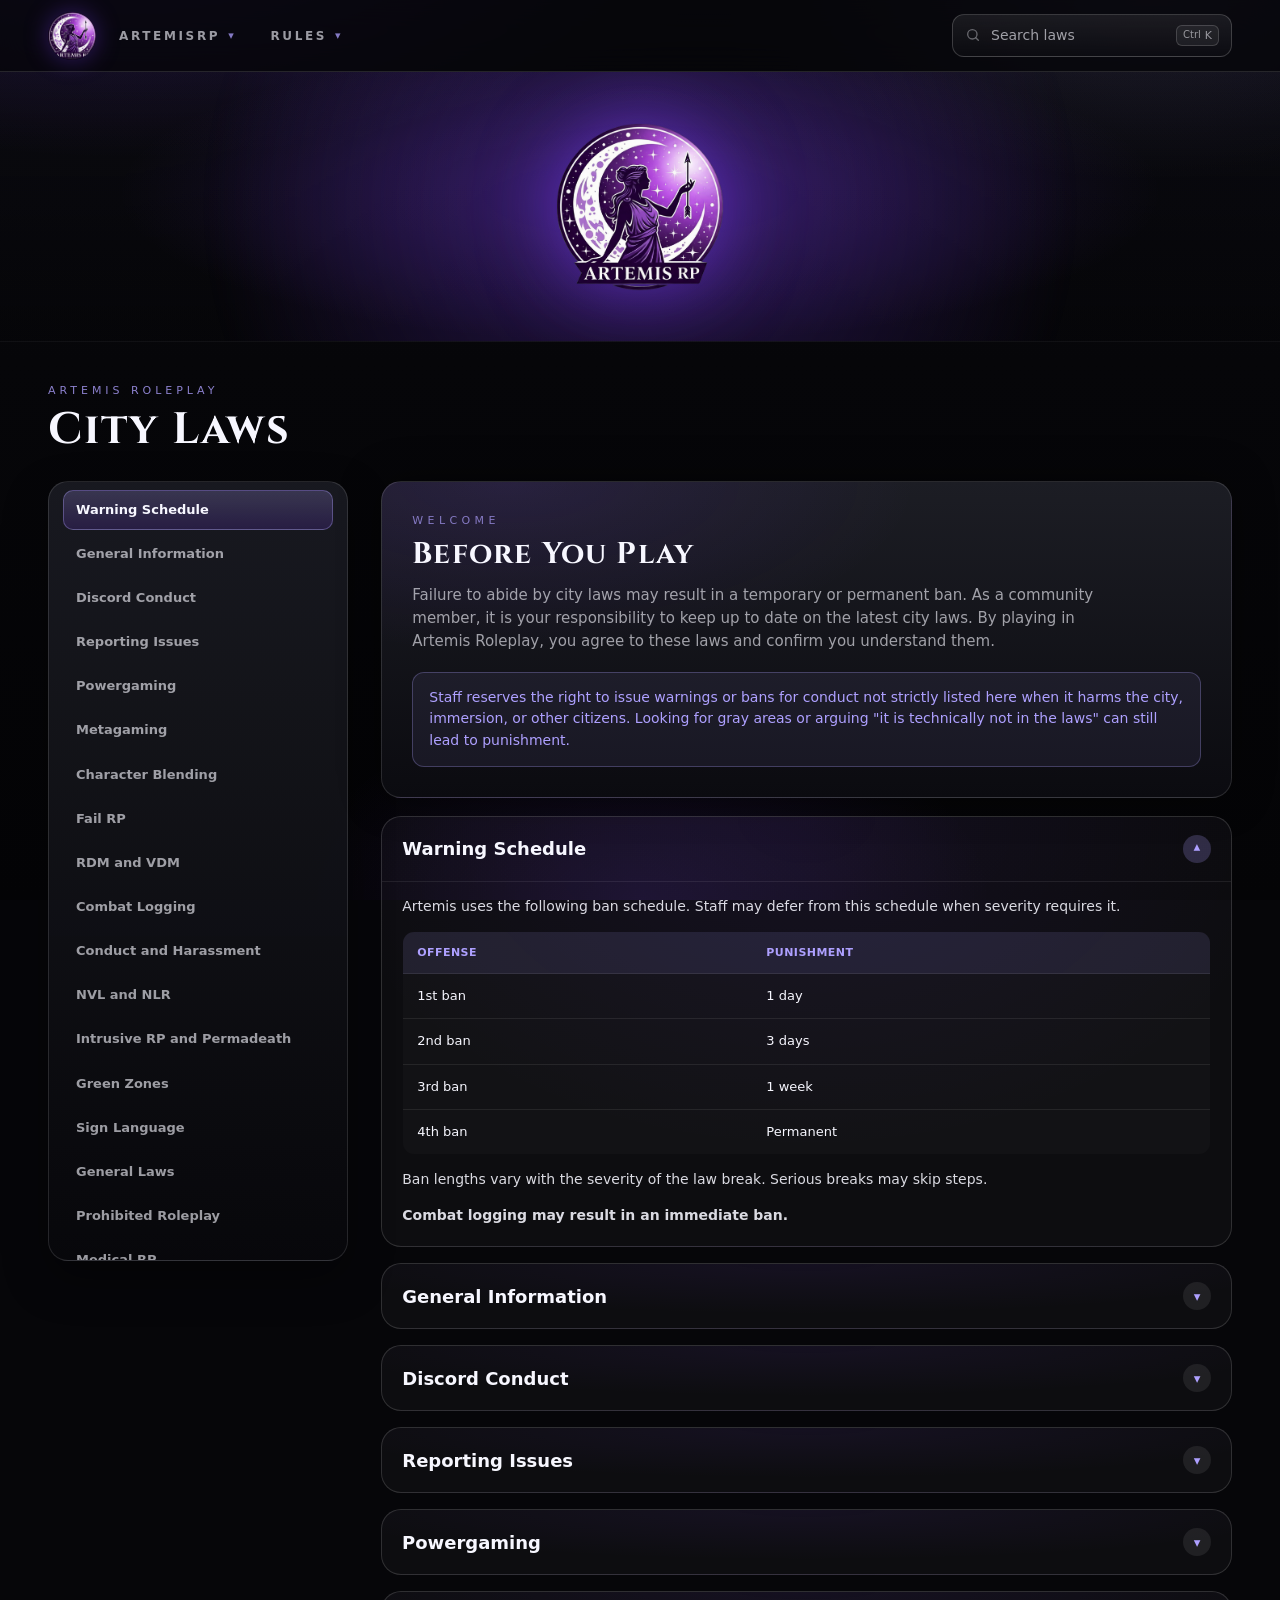
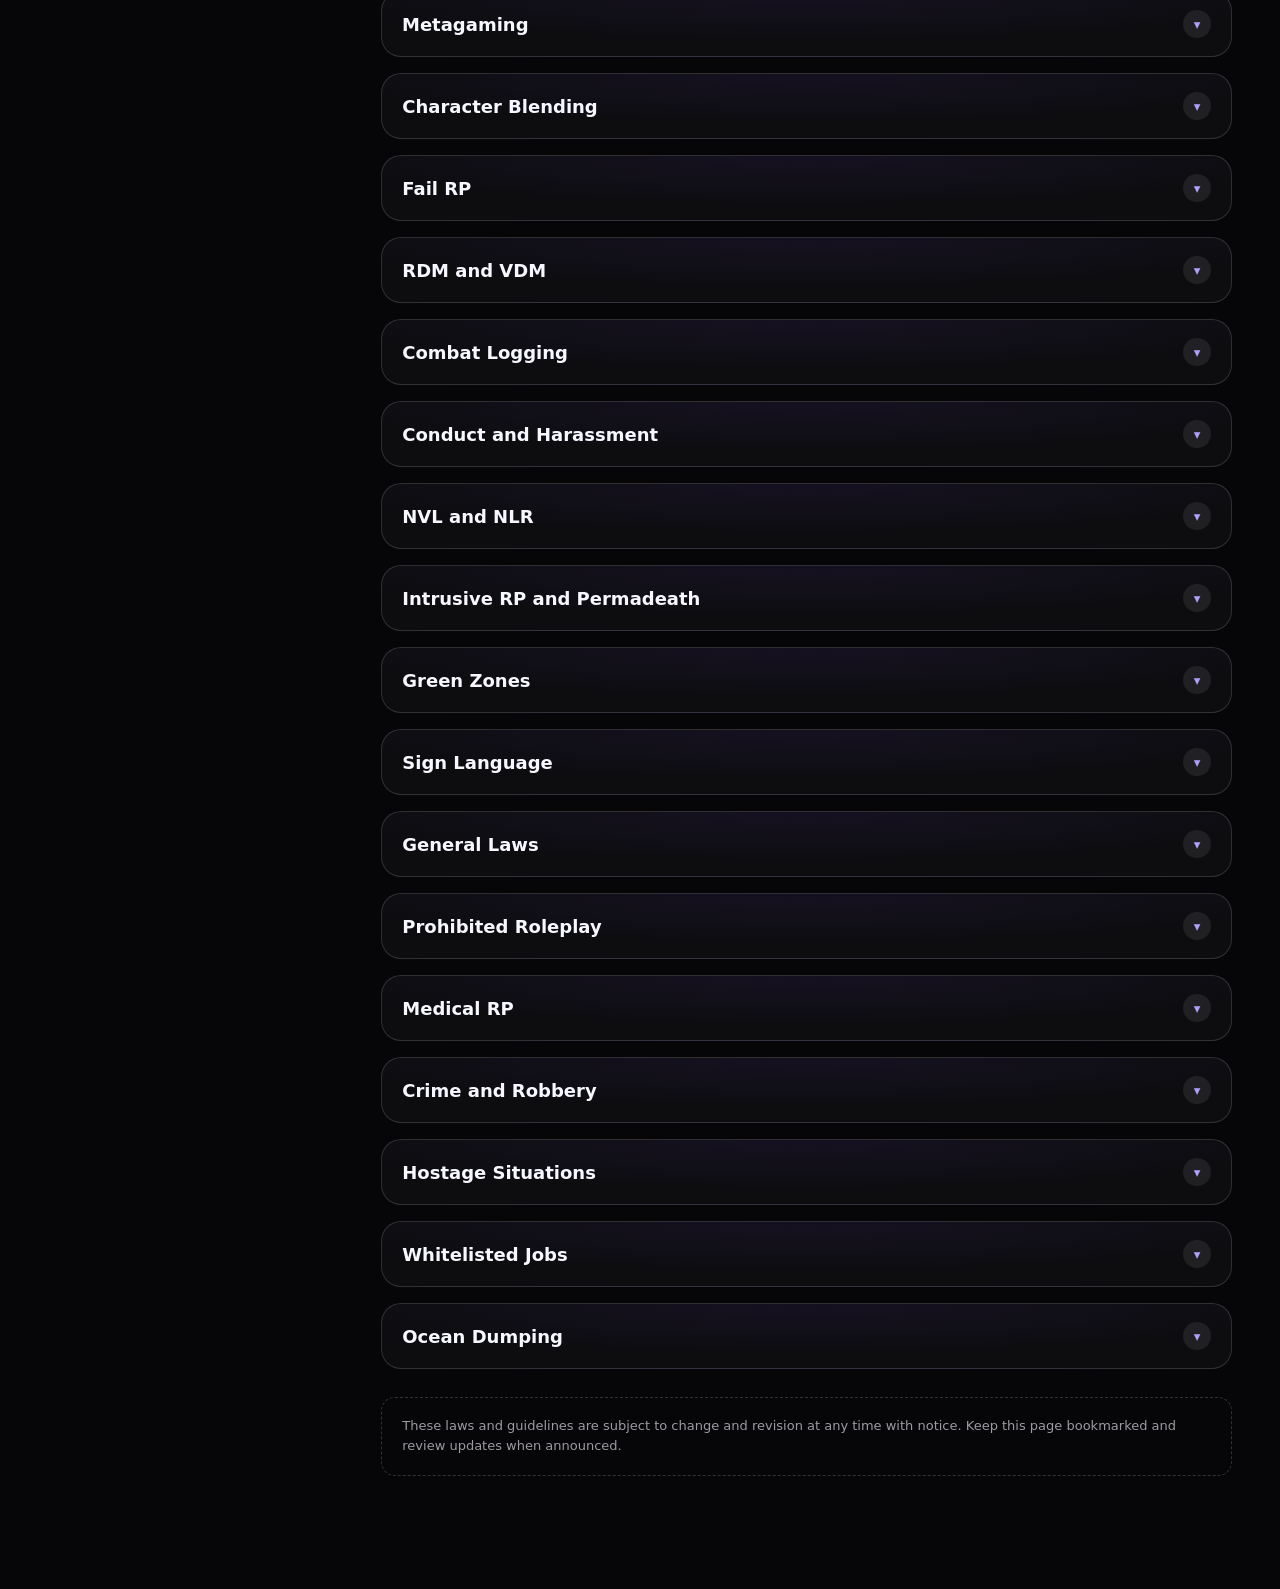
==== commit ebe542ac: "business/org SOP + setup for new vehicle catalog" ====
--- a/index.html
+++ b/index.html
@@ -14,13 +14,12 @@
 <body>
     <header class="siteHeader">
         <div class="headerInner">
-            <a class="brand" href="#top">
-                <img class="brandLogo" src="logo.png" alt="Artemis Roleplay" width="48" height="48">
-                <span class="brandText">
-                    <span class="brandName">Artemis</span>
-                    <span class="brandTag">Roleplay</span>
-                </span>
-            </a>
+            <div class="headerLead">
+                <a class="brand" href="index.html">
+                    <img class="brandLogo" src="logo.png" alt="Artemis Roleplay" width="48" height="48">
+                </a>
+                <nav class="topNav" id="topNavMount" aria-label="Primary"></nav>
+            </div>
             <div class="headerActions">
                 <button class="searchTrigger" id="searchTrigger" type="button" aria-label="Search laws" aria-haspopup="dialog" aria-keyshortcuts="Control+K Meta+K">
                     <svg class="searchIcon" viewBox="0 0 24 24" fill="none" aria-hidden="true">
@@ -30,6 +29,7 @@
                     <span class="searchTriggerText">Search laws</span>
                     <kbd class="searchKbd" aria-hidden="true"><span class="searchKbdMod">Ctrl</span>K</kbd>
                 </button>
+                <button class="topNavToggle" id="topNavToggle" type="button" aria-label="Open menu" aria-expanded="false" aria-controls="topNavMount">Menu</button>
                 <button class="menuToggle" id="menuToggle" type="button" aria-label="Open sections">☰</button>
             </div>
         </div>
@@ -605,6 +605,7 @@
         </div>
     </div>
 
+    <script src="nav.js"></script>
     <script src="app.js"></script>
 </body>
 </html>
--- a/styles.css
+++ b/styles.css
@@ -80,11 +80,20 @@
     padding: 0 var(--pagePad);
 }
 
+.headerLead {
+    display: flex;
+    align-items: center;
+    gap: 8px;
+    min-width: 0;
+    flex: 1 1 auto;
+}
+
 .brand {
     display: flex;
     align-items: center;
     gap: 14px;
     color: inherit;
+    flex-shrink: 0;
 }
 
 .brandLogo {
@@ -95,32 +104,491 @@
     box-shadow: 0 0 24px rgba(127, 61, 255, 0.35);
 }
 
-.brandText {
+.topNav {
+    min-width: 0;
+}
+
+.topNavList {
+    display: flex;
+    align-items: center;
+    gap: 4px;
+    list-style: none;
+    margin: 0;
+    padding: 0;
+}
+
+.topNavItem {
+    position: relative;
+}
+
+.topNavTrigger {
+    display: inline-flex;
+    align-items: center;
+    gap: 8px;
+    padding: 10px 14px;
+    border: 1px solid transparent;
+    border-radius: 12px;
+    background: transparent;
+    color: var(--textMuted);
+    font-family: inherit;
+    font-size: 12px;
+    font-weight: 700;
+    letter-spacing: 0.22em;
+    text-transform: uppercase;
+    cursor: pointer;
+    transition: color 0.2s ease, background 0.2s ease, border-color 0.2s ease;
+}
+
+.topNavTrigger:hover,
+.topNavItem.isOpen .topNavTrigger,
+.topNavTrigger:focus-visible {
+    outline: none;
+    color: var(--textMain);
+    border-color: rgba(174, 160, 255, 0.35);
+    background: linear-gradient(180deg, rgba(174, 160, 255, 0.18), rgba(127, 61, 255, 0.12));
+}
+
+.topNavCaret {
+    color: var(--purpleAccent);
+    font-size: 11px;
+    opacity: 0.75;
+    transition: transform 0.2s ease;
+}
+
+.topNavItem.isOpen .topNavCaret {
+    transform: rotate(180deg);
+}
+
+.topNavDropdown {
+    position: absolute;
+    top: calc(100% + 10px);
+    left: 0;
+    z-index: 50;
     display: flex;
     flex-direction: column;
-    gap: 2px;
-}
-
-.brandName {
-    font-family: var(--fontDisplay);
-    font-size: 20px;
-    font-weight: 700;
+    gap: 4px;
+    min-width: 240px;
+    padding: 12px;
+    border: 1px solid var(--borderSoft);
+    border-radius: var(--cardRadius);
+    background:
+        radial-gradient(ellipse 90% 120% at 50% 0%, rgba(127, 61, 255, 0.12), transparent 65%),
+        linear-gradient(180deg, rgba(28, 29, 36, 0.96), rgba(8, 8, 12, 0.98));
+    box-shadow: 0 18px 44px rgba(0, 0, 0, 0.45);
+    backdrop-filter: blur(16px);
+    animation: dropdownIn 0.16s ease both;
+}
+
+.topNavDropdown::before {
+    content: "";
+    position: absolute;
+    left: 0;
+    right: 0;
+    top: -14px;
+    height: 14px;
+}
+
+.topNavDropdown[hidden] {
+    display: none;
+}
+
+.topNavLink {
+    display: block;
+    padding: 10px 12px;
+    border: 1px solid transparent;
+    border-radius: 10px;
+    color: var(--textMuted);
+    font-size: 13px;
+    font-weight: 600;
+    transition: background 0.2s ease, border-color 0.2s ease, color 0.2s ease;
+}
+
+.topNavLink:hover,
+.topNavLink:focus-visible {
+    outline: none;
+    color: var(--textMain);
+    background: rgba(255, 255, 255, 0.05);
+}
+
+.topNavLink.isCurrent {
+    color: var(--textMain);
+    border-color: rgba(174, 160, 255, 0.35);
+    background: linear-gradient(180deg, rgba(174, 160, 255, 0.22), rgba(127, 61, 255, 0.16));
+}
+
+.topNavToggle {
+    display: none;
+    align-items: center;
+    justify-content: center;
+    height: 42px;
+    padding: 0 14px;
+    border: 1px solid rgba(255, 255, 255, 0.15);
+    border-radius: 12px;
+    background: rgba(255, 255, 255, 0.06);
+    color: inherit;
+    font-family: inherit;
+    font-size: 13px;
+    font-weight: 600;
     letter-spacing: 0.08em;
     text-transform: uppercase;
-    line-height: 1;
-}
-
-.brandTag {
+    cursor: pointer;
+}
+
+.headerActions {
+    display: flex;
+    align-items: center;
+    gap: 10px;
+    flex-shrink: 0;
+}
+
+.comingSoon {
+    margin: clamp(40px, 8vw, 80px) auto 0;
+    max-width: 640px;
+    padding: clamp(28px, 4vw, 42px);
+    border: 1px solid var(--borderSoft);
+    border-radius: var(--cardRadius);
+    background:
+        radial-gradient(ellipse 80% 90% at 15% 0%, rgba(127, 61, 255, 0.14), transparent 60%),
+        linear-gradient(180deg, var(--greySurface), #0b0b10);
+    box-shadow: 0 0 42px rgba(0, 0, 0, 0.45);
+    text-align: center;
+    animation: riseIn 0.55s ease both;
+}
+
+.comingSoonEyebrow {
+    margin: 0 0 10px;
+    color: var(--purpleAccent);
     font-size: 11px;
+    letter-spacing: 0.36em;
+    text-transform: uppercase;
+    opacity: 0.8;
+}
+
+.comingSoonTitle {
+    margin: 0 0 12px;
+    font-family: var(--fontDisplay);
+    font-size: clamp(28px, 4vw, 40px);
+    font-weight: 700;
+    letter-spacing: 0.04em;
+}
+
+.comingSoonLead {
+    margin: 0;
+    color: var(--textMuted);
+    font-size: 15px;
+}
+
+.catalogPage .catalogShell {
+    padding-top: clamp(24px, 3.5vw, 40px);
+}
+
+.catalogDisclaimer {
+    margin: 0 0 clamp(18px, 2.4vw, 26px);
+    padding: 16px 18px;
+    border: 1px solid var(--borderSoft);
+    border-radius: 14px;
+    background:
+        radial-gradient(ellipse 80% 90% at 10% 0%, rgba(174, 160, 255, 0.1), transparent 55%),
+        linear-gradient(180deg, rgba(28, 29, 36, 0.85), rgba(8, 8, 12, 0.9));
+    animation: riseIn 0.45s ease both;
+}
+
+.catalogDisclaimerTitle {
+    margin: 0 0 8px;
+    color: var(--purpleAccent);
+    font-size: 11px;
+    font-weight: 700;
     letter-spacing: 0.28em;
     text-transform: uppercase;
-    opacity: 0.55;
-}
-
-.headerActions {
+    opacity: 0.85;
+}
+
+.catalogDisclaimerText {
+    display: flex;
+    flex-direction: column;
+    gap: 8px;
+    color: var(--textMuted);
+    font-size: 13px;
+    line-height: 1.55;
+}
+
+.catalogDisclaimerText p {
+    margin: 0;
+}
+
+.catalogToolbar {
+    display: flex;
+    flex-wrap: wrap;
+    align-items: center;
+    justify-content: space-between;
+    gap: 16px;
+    margin-bottom: 12px;
+    animation: riseIn 0.5s ease both;
+}
+
+.catalogSearch {
     display: flex;
     align-items: center;
     gap: 10px;
+    flex: 1 1 280px;
+    max-width: 420px;
+    padding: 12px 14px;
+    border: 1px solid rgba(255, 255, 255, 0.18);
+    border-radius: 12px;
+    background: linear-gradient(180deg, rgba(255, 255, 255, 0.08), rgba(255, 255, 255, 0.02));
+}
+
+.catalogSearch:focus-within {
+    border-color: rgba(174, 160, 255, 0.55);
+    background: rgba(174, 160, 255, 0.1);
+}
+
+.catalogSearchIcon {
+    width: 16px;
+    height: 16px;
+    flex-shrink: 0;
+    color: var(--textMuted);
+    opacity: 0.7;
+}
+
+.catalogSearchInput {
+    flex: 1;
+    min-width: 0;
+    border: none;
+    background: transparent;
+    color: var(--textMain);
+    font-family: inherit;
+    font-size: 14px;
+}
+
+.catalogSearchInput::placeholder {
+    color: rgba(255, 255, 255, 0.38);
+}
+
+.catalogSearchInput:focus {
+    outline: none;
+}
+
+.catalogMeta {
+    display: flex;
+    flex-direction: column;
+    align-items: flex-end;
+    gap: 4px;
+    text-align: right;
+}
+
+.catalogCount {
+    margin: 0;
+    color: var(--purpleAccent);
+    font-family: var(--fontDisplay);
+    font-size: clamp(18px, 2.2vw, 24px);
+    font-weight: 700;
+    letter-spacing: 0.06em;
+}
+
+.catalogTotal {
+    margin: 0;
+    color: var(--textMuted);
+    font-size: 12px;
+    letter-spacing: 0.08em;
+    text-transform: uppercase;
+}
+
+.catalogHint {
+    margin: 0 0 clamp(16px, 2vw, 22px);
+    color: var(--textMuted);
+    font-size: 14px;
+    text-align: center;
+    animation: riseIn 0.55s ease both;
+}
+
+.catalogStage {
+    position: relative;
+    min-height: clamp(320px, 48vh, 520px);
+    padding: clamp(18px, 2.4vw, 28px);
+    border: 1px solid var(--borderSoft);
+    border-radius: var(--cardRadius);
+    background:
+        radial-gradient(ellipse 70% 80% at 50% 0%, rgba(127, 61, 255, 0.1), transparent 60%),
+        linear-gradient(180deg, rgba(28, 29, 36, 0.72), rgba(8, 8, 12, 0.88));
+    box-shadow: 0 18px 44px rgba(0, 0, 0, 0.35);
+    animation: riseIn 0.55s ease both;
+}
+
+.catalogGrid {
+    display: grid;
+    grid-template-columns: repeat(auto-fill, minmax(220px, 1fr));
+    gap: clamp(14px, 2vw, 22px);
+}
+
+.catalogCard {
+    display: flex;
+    flex-direction: column;
+    gap: 10px;
+    padding: 0;
+    border: 1px solid rgba(255, 255, 255, 0.1);
+    border-radius: 16px;
+    overflow: hidden;
+    background: rgba(255, 255, 255, 0.03);
+    color: inherit;
+    font-family: inherit;
+    cursor: pointer;
+    transition: border-color 0.2s ease, transform 0.2s ease, background 0.2s ease;
+}
+
+.catalogCard:hover,
+.catalogCard:focus-visible {
+    outline: none;
+    border-color: rgba(174, 160, 255, 0.45);
+    background: rgba(174, 160, 255, 0.08);
+    transform: translateY(-2px);
+}
+
+.catalogCardMedia {
+    aspect-ratio: 16 / 10;
+    background:
+        linear-gradient(180deg, rgba(255, 255, 255, 0.04), rgba(0, 0, 0, 0.25)),
+        rgba(0, 0, 0, 0.35);
+    overflow: hidden;
+}
+
+.catalogCardMedia img {
+    display: block;
+    width: 100%;
+    height: 100%;
+    object-fit: cover;
+}
+
+.catalogCardName {
+    margin: 0;
+    padding: 0 14px 14px;
+    font-size: 14px;
+    font-weight: 600;
+    text-align: center;
+}
+
+.catalogEmpty {
+    position: absolute;
+    inset: 0;
+    display: grid;
+    place-content: center;
+    gap: 8px;
+    padding: 32px;
+    text-align: center;
+    pointer-events: none;
+}
+
+.catalogEmpty[hidden] {
+    display: none;
+}
+
+.catalogEmptyEyebrow {
+    margin: 0;
+    color: var(--purpleAccent);
+    font-size: 11px;
+    letter-spacing: 0.36em;
+    text-transform: uppercase;
+    opacity: 0.8;
+}
+
+.catalogEmptyTitle {
+    margin: 0;
+    font-family: var(--fontDisplay);
+    font-size: clamp(26px, 3.6vw, 36px);
+    font-weight: 700;
+    letter-spacing: 0.04em;
+}
+
+.catalogEmptyLead {
+    margin: 0 auto;
+    max-width: 42ch;
+    color: var(--textMuted);
+    font-size: 15px;
+}
+
+.catalogLightbox {
+    position: fixed;
+    inset: 0;
+    z-index: 90;
+    display: flex;
+    flex-direction: column;
+    align-items: center;
+    justify-content: center;
+    gap: 14px;
+    padding: 24px;
+    background: rgba(4, 4, 7, 0.82);
+    backdrop-filter: blur(8px);
+}
+
+.catalogLightbox[hidden] {
+    display: none;
+}
+
+body.catalogLightboxOpen {
+    overflow: hidden;
+}
+
+.catalogLightboxImage {
+    max-width: min(960px, 100%);
+    max-height: min(70vh, 720px);
+    border: 1px solid rgba(174, 160, 255, 0.28);
+    border-radius: 16px;
+    box-shadow: 0 30px 80px rgba(0, 0, 0, 0.7);
+    object-fit: contain;
+    background: #0b0b10;
+}
+
+.catalogLightboxName {
+    margin: 0;
+    color: var(--textMain);
+    font-family: var(--fontDisplay);
+    font-size: 18px;
+    letter-spacing: 0.06em;
+}
+
+.catalogLightboxClose {
+    position: absolute;
+    top: 18px;
+    right: 18px;
+    width: 42px;
+    height: 42px;
+    border: 1px solid rgba(255, 255, 255, 0.16);
+    border-radius: 12px;
+    background: rgba(255, 255, 255, 0.06);
+    color: var(--textMain);
+    font-size: 24px;
+    line-height: 1;
+    cursor: pointer;
+}
+
+.catalogLightboxClose:hover,
+.catalogLightboxClose:focus-visible {
+    outline: none;
+    border-color: rgba(174, 160, 255, 0.45);
+    background: rgba(174, 160, 255, 0.12);
+}
+
+@media (max-width: 720px) {
+    .catalogMeta {
+        align-items: flex-start;
+        text-align: left;
+        width: 100%;
+    }
+
+    .catalogSearch {
+        max-width: none;
+    }
+}
+
+@keyframes dropdownIn {
+    from {
+        opacity: 0;
+        transform: translateY(-6px);
+    }
+    to {
+        opacity: 1;
+        transform: translateY(0);
+    }
 }
 
 .searchTrigger {
@@ -815,6 +1283,58 @@
         grid-template-columns: 1fr;
     }
 
+    .headerLead {
+        gap: 4px;
+    }
+
+    .topNavToggle {
+        display: inline-flex;
+    }
+
+    .topNav {
+        position: fixed;
+        top: var(--headerHeight);
+        left: 0;
+        right: 0;
+        z-index: 35;
+        display: none;
+        padding: 12px var(--pagePad) 16px;
+        border-bottom: 1px solid var(--borderSoft);
+        background: rgba(6, 6, 9, 0.96);
+        backdrop-filter: blur(16px);
+    }
+
+    body.topNavOpen .topNav {
+        display: block;
+        animation: dropdownIn 0.16s ease both;
+    }
+
+    .topNavList {
+        flex-direction: column;
+        align-items: stretch;
+        gap: 6px;
+    }
+
+    .topNavTrigger {
+        width: 100%;
+        justify-content: space-between;
+    }
+
+    .topNavDropdown {
+        position: static;
+        top: auto;
+        left: auto;
+        min-width: 0;
+        margin-top: 6px;
+        box-shadow: none;
+        backdrop-filter: none;
+        animation: none;
+    }
+
+    .topNavDropdown::before {
+        display: none;
+    }
+
     .menuToggle {
         display: grid;
         place-items: center;
@@ -868,6 +1388,11 @@
         padding: 0 16px;
     }
 
+    .brandLogo {
+        width: 40px;
+        height: 40px;
+    }
+
     .pageBanner {
         height: 165px;
     }
@@ -906,4 +1431,9 @@
     .searchFooter {
         gap: 10px;
     }
-}
+
+    .topNavToggle {
+        padding: 0 12px;
+        font-size: 12px;
+    }
+}
